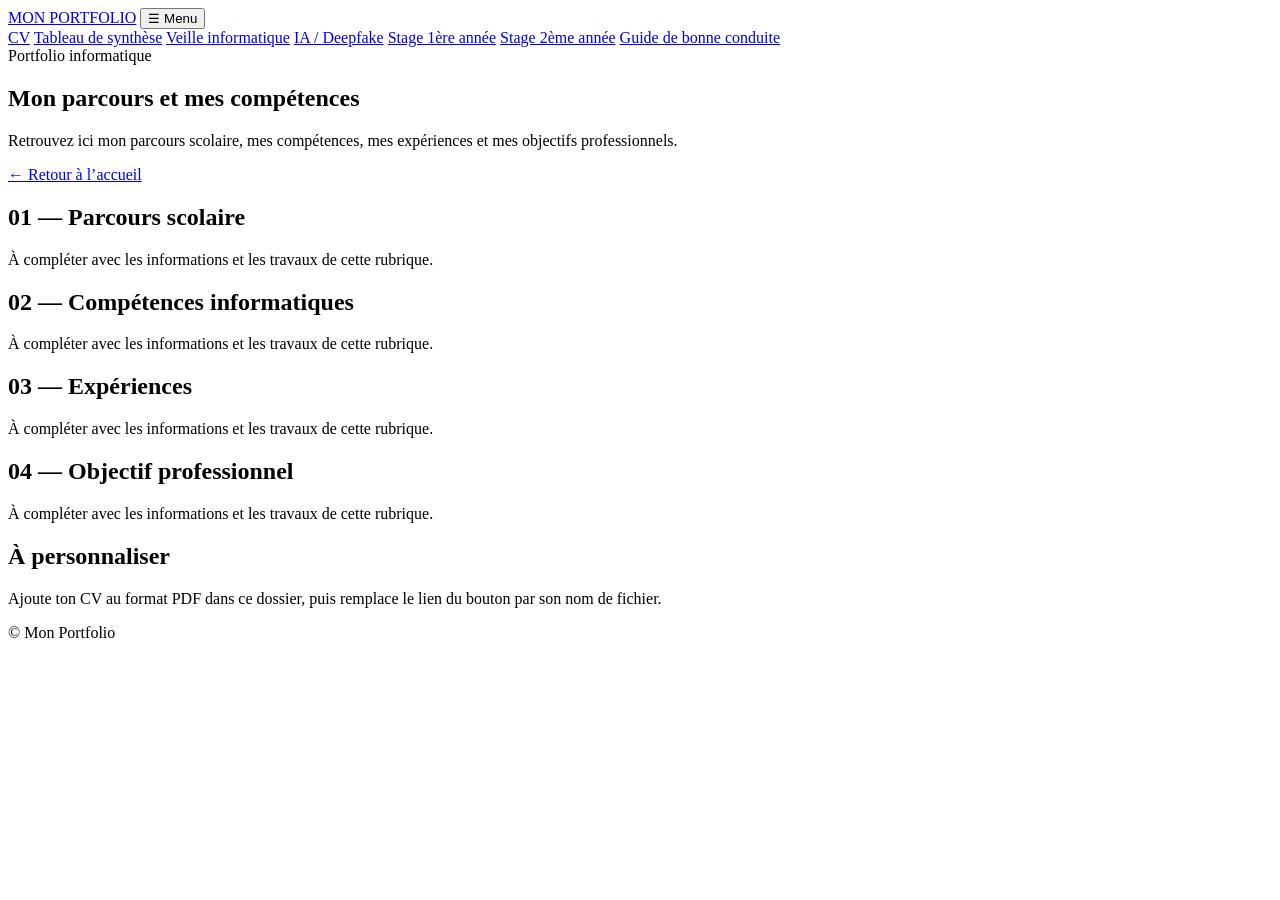
==== cv.html @ a8a018e2 "Add files via upload" ====
<!DOCTYPE html>
<html lang="fr">
<head>
  <meta charset="UTF-8">
  <meta name="viewport" content="width=device-width, initial-scale=1.0">
  <meta name="description" content="CV — portfolio informatique">
  <title>CV | Mon Portfolio</title>
</head>
<body>
  <header>
    <nav class="navigation" aria-label="Navigation principale">
      <a href="index.html" class="logo">MON PORTFOLIO</a>
      <button class="menu-mobile" id="menu-mobile" aria-expanded="false" aria-controls="liens-navigation">☰ Menu</button>
      <div class="liens" id="liens-navigation">
        <a href="cv.html" class="actif">CV</a>
        <a href="tableau-synthese.html">Tableau de synthèse</a>
        <a href="veille-informatique.html">Veille informatique</a>
        <a href="ia-deepfake.html">IA / Deepfake</a>
        <a href="stage-1.html">Stage 1ère année</a>
        <a href="stage-2.html">Stage 2ème année</a>
        <a href="guide-bonne-conduite.html">Guide de bonne conduite</a>
      </div>
    </nav>
  </header>
  <main>
    <section class="hero">
      <span class="eyebrow">Portfolio informatique</span>
      <h1>Mon parcours et mes compétences</h1>
      <p>Retrouvez ici mon parcours scolaire, mes compétences, mes expériences et mes objectifs professionnels.</p>
      <div class="actions">
        <a class="button" href="index.html">← Retour à l’accueil</a>
      </div>
    </section>
    <section class="panel">
      <h2>01 — Parcours scolaire</h2>
      <p>À compléter avec les informations et les travaux de cette rubrique.</p>
    </section>
    <section class="panel">
      <h2>02 — Compétences informatiques</h2>
      <p>À compléter avec les informations et les travaux de cette rubrique.</p>
    </section>
    <section class="panel">
      <h2>03 — Expériences</h2>
      <p>À compléter avec les informations et les travaux de cette rubrique.</p>
    </section>
    <section class="panel">
      <h2>04 — Objectif professionnel</h2>
      <p>À compléter avec les informations et les travaux de cette rubrique.</p>
    </section>
    <section class="panel">
      <h2>À personnaliser</h2>
      <p>Ajoute ton CV au format PDF dans ce dossier, puis remplace le lien du bouton par son nom de fichier.</p>
    </section>
  </main>
  <footer><p>© <span id="annee"></span> Mon Portfolio</p></footer>
</body>
</html>
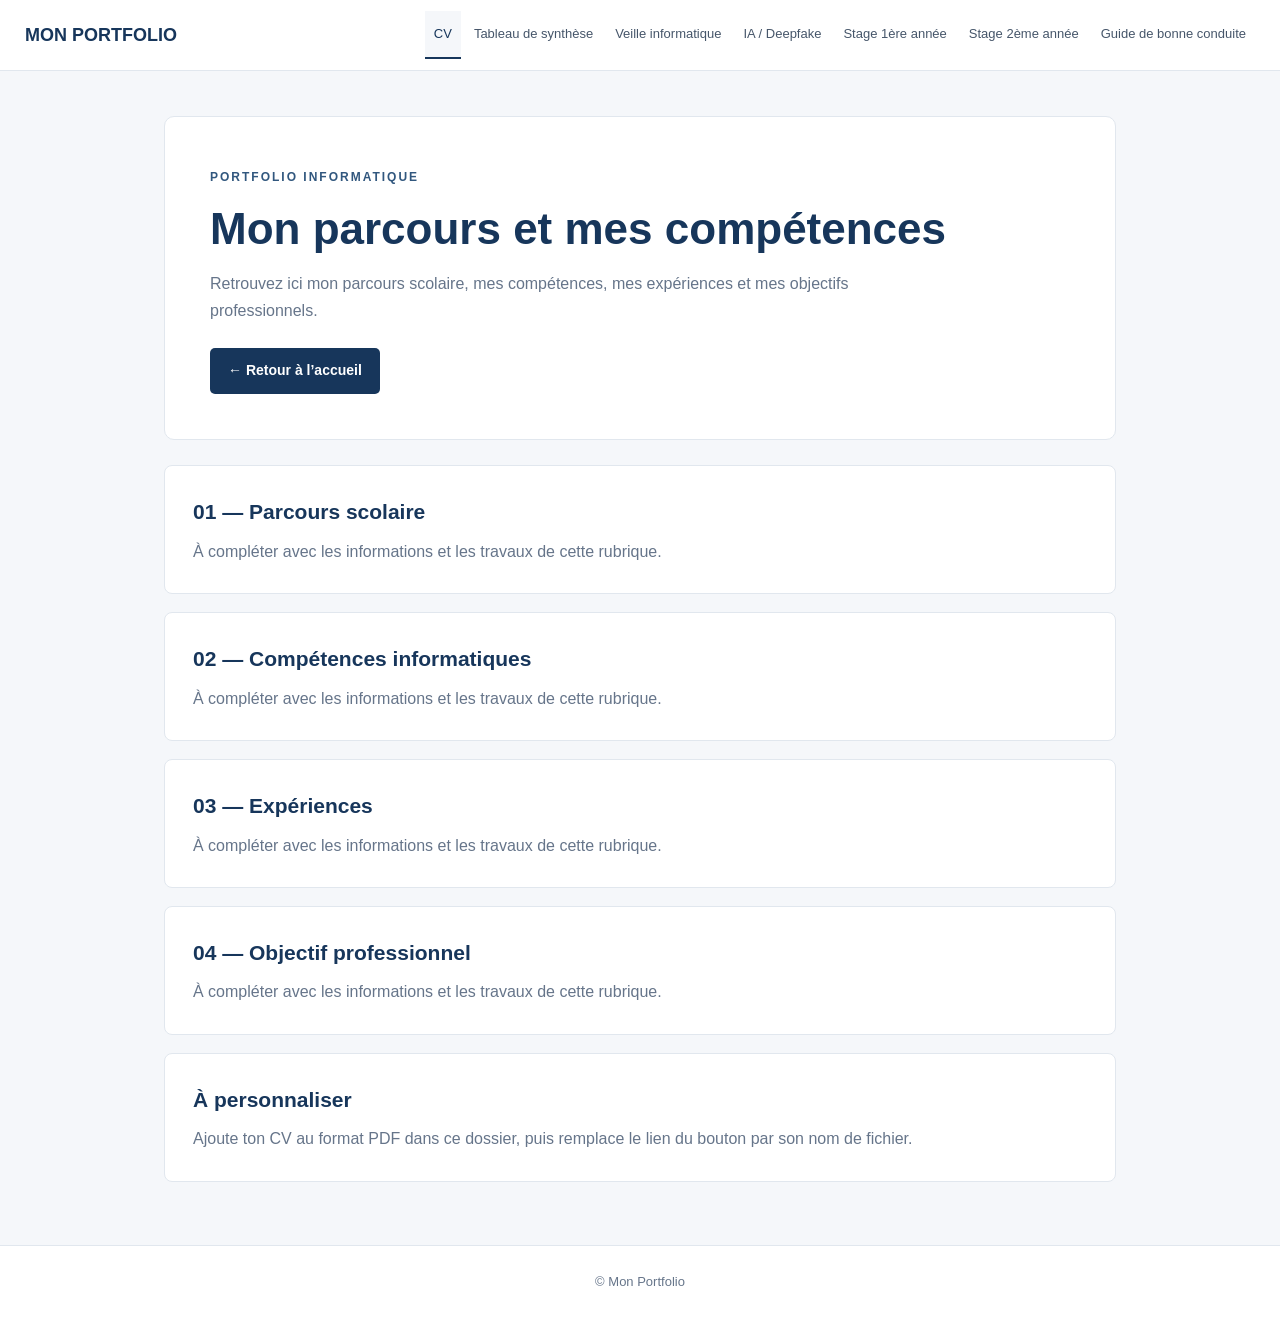
==== commit f0f54024: "Add stylesheet link to cv.html" ====
--- a/cv.html
+++ b/cv.html
@@ -5,6 +5,7 @@
   <meta name="viewport" content="width=device-width, initial-scale=1.0">
   <meta name="description" content="CV — portfolio informatique">
   <title>CV | Mon Portfolio</title>
+  <link rel="stylesheet" href="style.css">
 </head>
 <body>
   <header>
--- a/style.css
+++ b/style.css
@@ -0,0 +1,27 @@
+:root{--bleu:#17365b;--bleu-clair:#31577e;--fond:#f5f7fa;--blanc:#fff;--texte:#263445;--gris:#66758a;--bordure:#e1e7ee}
+*{margin:0;padding:0;box-sizing:border-box;scroll-behavior:smooth}
+body{font-family:Arial,Helvetica,sans-serif;background:var(--fond);color:var(--texte);line-height:1.7}
+a{color:inherit;text-decoration:none}
+header{background:var(--blanc);border-bottom:1px solid var(--bordure);position:sticky;top:0;z-index:100}
+.navigation{display:flex;align-items:center;justify-content:space-between;gap:20px;padding:0 25px;min-height:70px}
+.logo{color:var(--bleu);font-size:18px;font-weight:bold;white-space:nowrap}
+.liens{display:flex;align-items:center;justify-content:flex-end;gap:4px;flex-wrap:wrap}
+.liens a{color:#46566a;font-size:13px;padding:12px 9px;white-space:nowrap;border-bottom:2px solid transparent;transition:.2s}
+.liens a:hover,.liens a.actif{color:var(--bleu);border-bottom-color:var(--bleu);background:var(--fond)}
+.menu-mobile{display:none;background:white;border:1px solid var(--bordure);border-radius:5px;padding:8px 12px;color:var(--bleu);cursor:pointer;font-size:1rem}
+main{max-width:1000px;margin:0 auto;padding:45px 24px}
+.hero{background:white;border:1px solid var(--bordure);border-radius:10px;padding:45px;margin-bottom:25px}
+.eyebrow{color:var(--bleu-clair);font-size:12px;font-weight:bold;letter-spacing:2px;text-transform:uppercase}
+h1{font-size:clamp(30px,4vw,44px);line-height:1.2;color:var(--bleu);margin:14px 0}
+.hero p{max-width:720px;color:var(--gris)}
+.panel{background:white;border:1px solid var(--bordure);border-radius:8px;padding:28px;margin-bottom:18px}
+.panel h2{color:var(--bleu);font-size:21px;margin-bottom:8px}
+.panel p,.panel li{color:var(--gris)}
+.panel ul{padding-left:22px;margin-top:10px}
+.actions{display:flex;gap:12px;flex-wrap:wrap;margin-top:24px}
+.button{display:inline-block;padding:11px 18px;border-radius:5px;background:var(--bleu);color:white;font-weight:bold;font-size:14px}
+.button.secondary{background:white;color:var(--bleu);border:1px solid var(--bordure)}
+.button:hover{background:var(--bleu-clair);color:white}
+footer{text-align:center;padding:25px;background:white;border-top:1px solid var(--bordure);color:var(--gris);font-size:13px}
+@media(max-width:1200px){.navigation{flex-wrap:wrap;padding:15px 20px}.menu-mobile{display:block}.liens{display:none;width:100%;align-items:stretch;flex-direction:column}.liens.ouvert{display:flex}.liens a{padding:10px}}
+@media(max-width:600px){main{padding:25px 15px}.hero{padding:28px 22px}.panel{padding:22px}}
